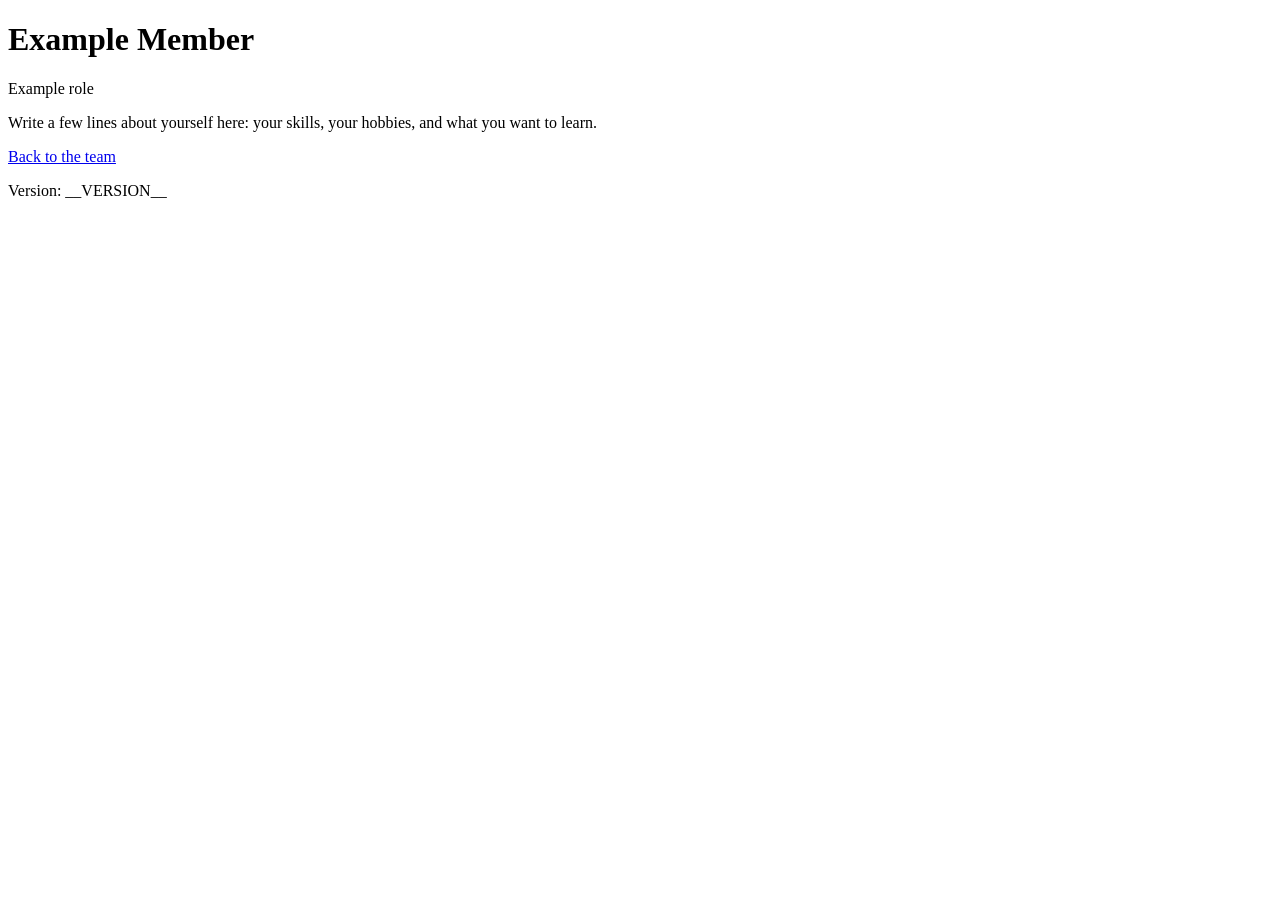
==== site/members/zahoor-page/index.html @ d57bab2c "Add Zahoor portfolio page" ====
<!DOCTYPE html>
<html lang="en">
<head>
  <meta charset="UTF-8">
  <title>Example Member</title>
  <link rel="stylesheet" href="../style.css">
</head>
<body>
  <header>
    <h1>Example Member</h1>
    <p>Example role</p>
  </header>
  <main>
    <p>Write a few lines about yourself here: your skills, your hobbies, and what you want to learn.</p>
    <p><a href="../index.html">Back to the team</a></p>
  </main>
  <footer>
    <p>Version: __VERSION__</p>
  </footer>
</body>
</html>
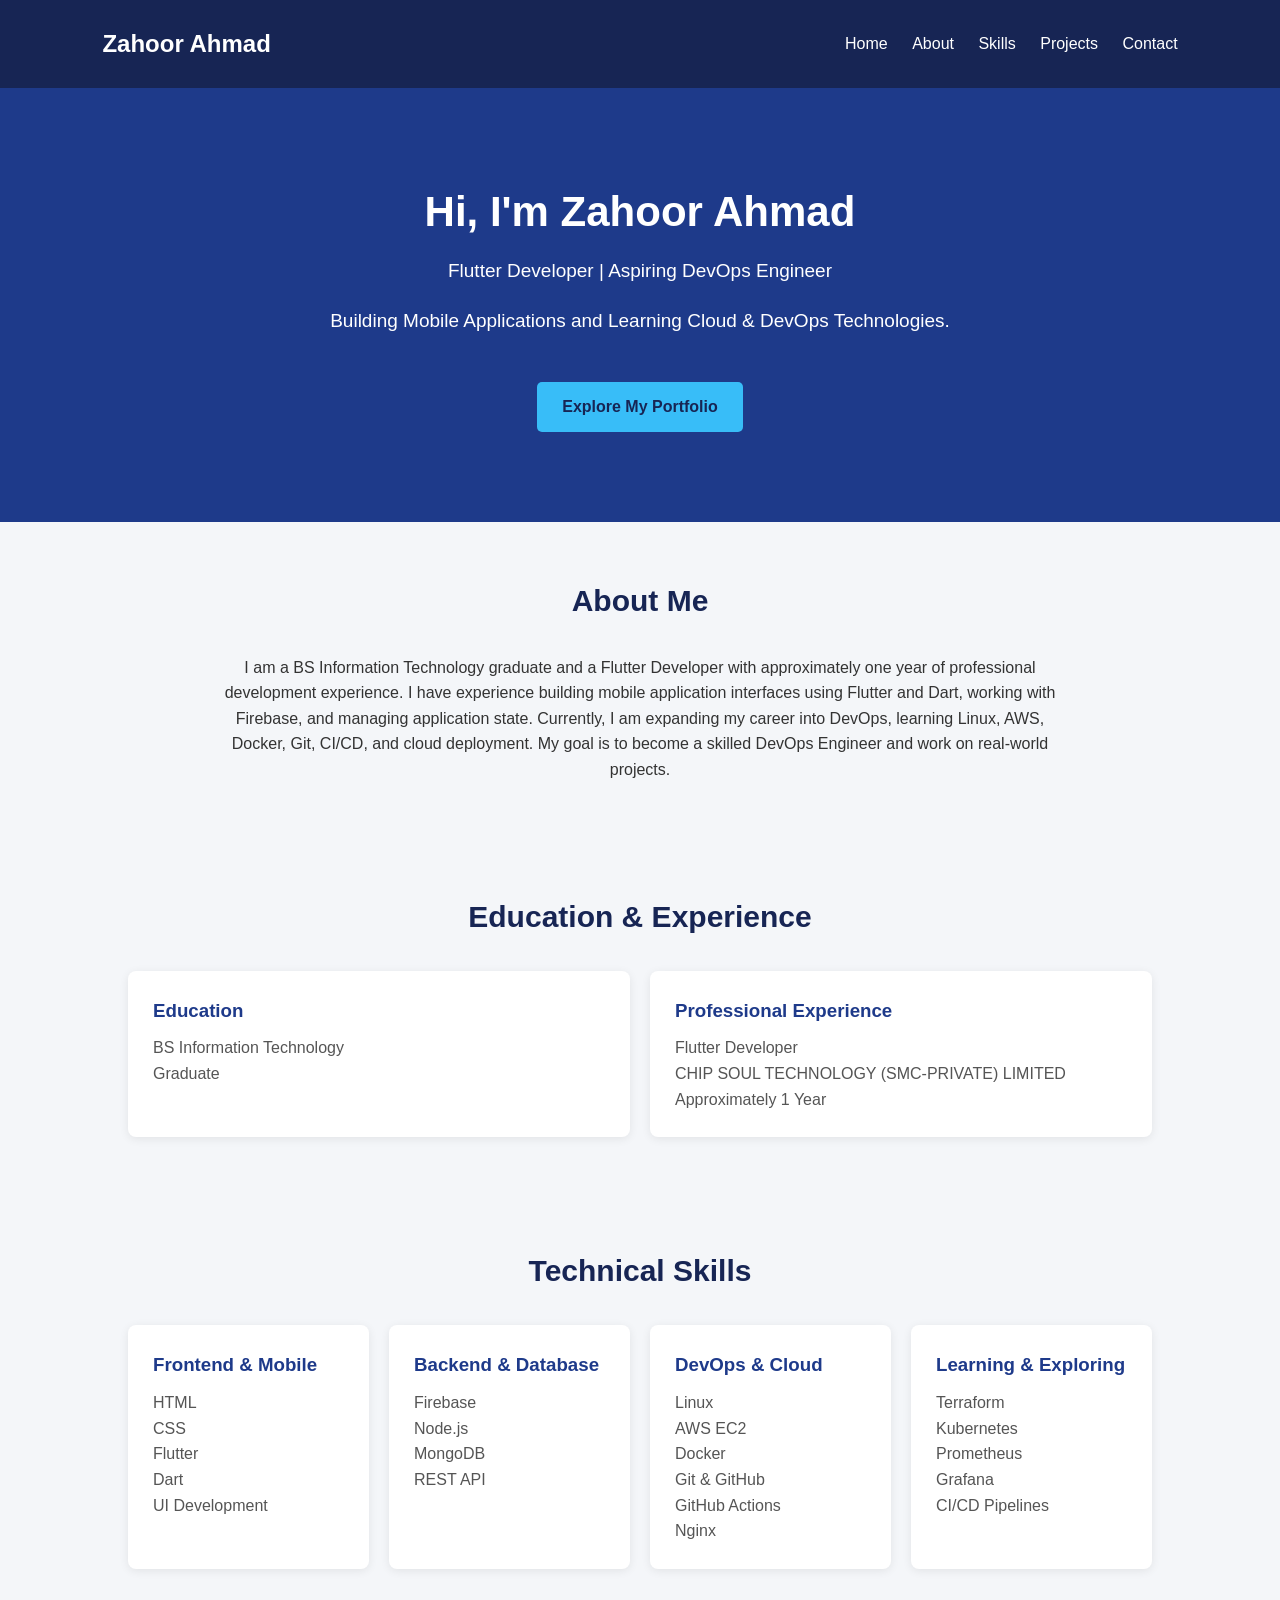
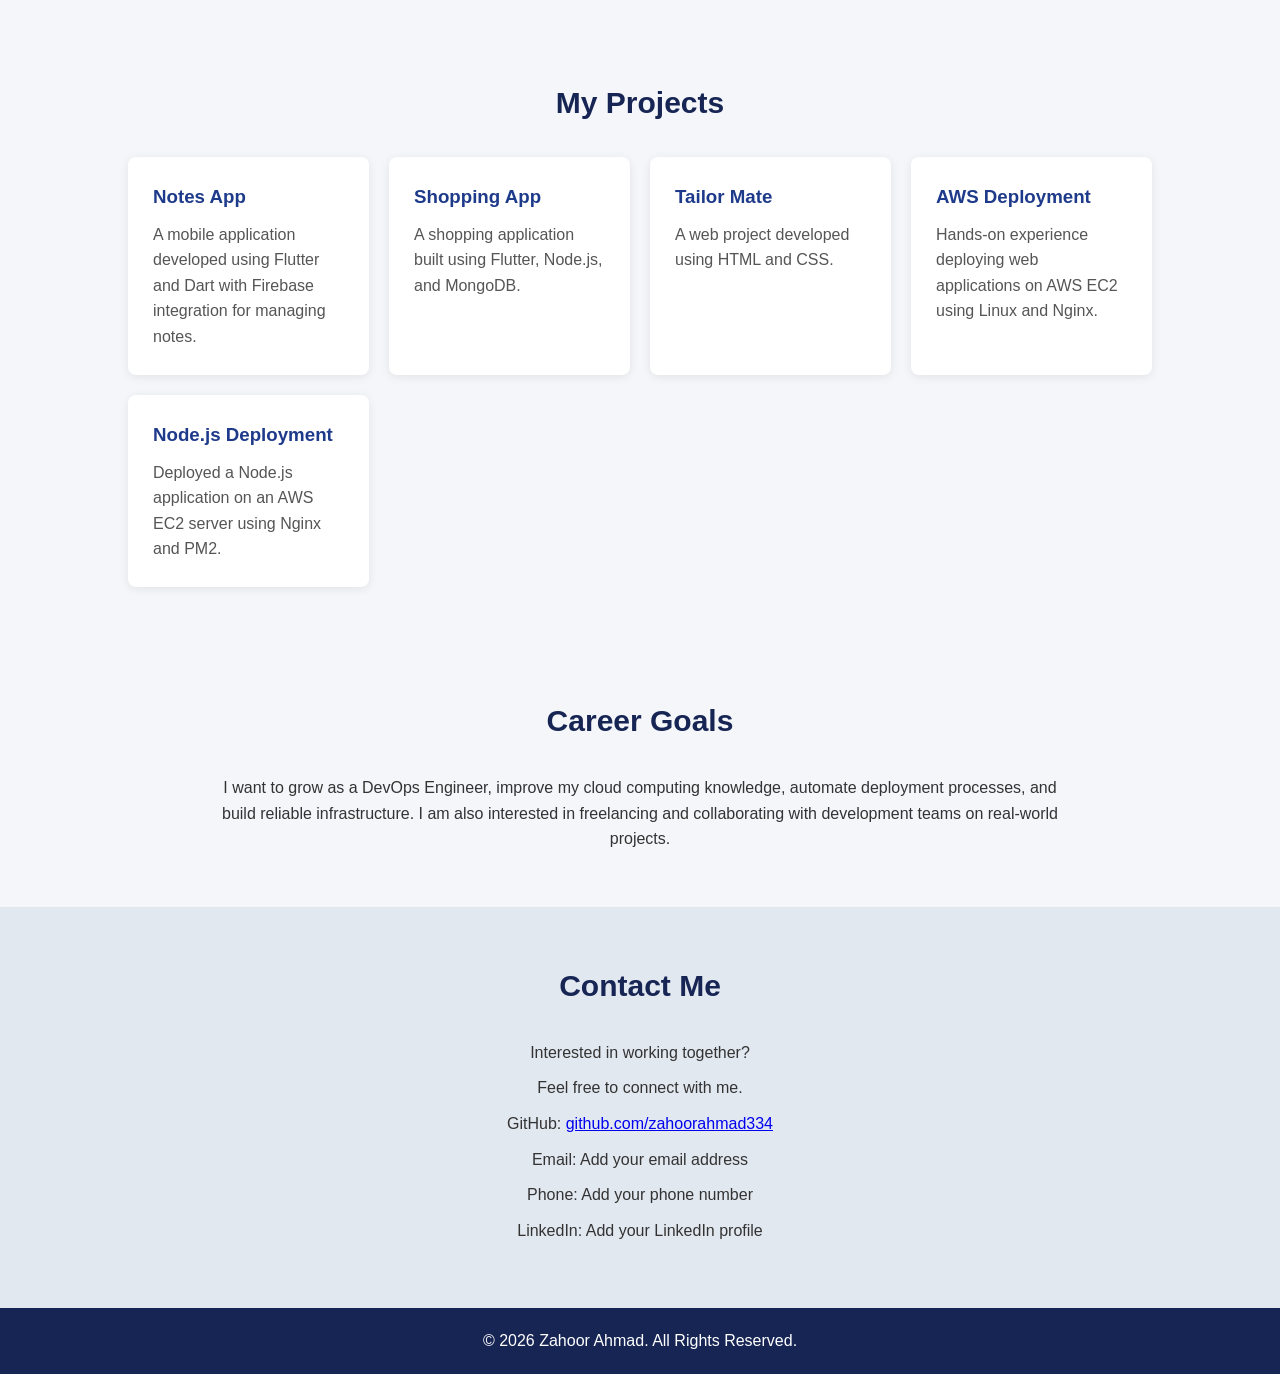
==== commit 3bc0241e: "updated" ====
--- a/site/members/zahoor-page/index.html
+++ b/site/members/zahoor-page/index.html
@@ -1,21 +1,366 @@
+
 <!DOCTYPE html>
 <html lang="en">
 <head>
-  <meta charset="UTF-8">
-  <title>Example Member</title>
-  <link rel="stylesheet" href="../style.css">
+    <meta charset="UTF-8">
+    <meta name="viewport" content="width=device-width, initial-scale=1.0">
+    <title>Zahoor Ahmad | Portfolio</title>
+
+    <style>
+        * {
+            margin: 0;
+            padding: 0;
+            box-sizing: border-box;
+        }
+
+        body {
+            font-family: Arial, sans-serif;
+            background: #f4f6f9;
+            color: #333;
+            line-height: 1.6;
+        }
+
+        header {
+            background: #172554;
+            color: white;
+            padding: 25px 8%;
+            display: flex;
+            justify-content: space-between;
+            align-items: center;
+            flex-wrap: wrap;
+        }
+
+        header h2 {
+            font-size: 24px;
+        }
+
+        nav a {
+            color: white;
+            text-decoration: none;
+            margin-left: 20px;
+        }
+
+        nav a:hover {
+            color: #38bdf8;
+        }
+
+        .hero {
+            background: #1e3a8a;
+            color: white;
+            text-align: center;
+            padding: 90px 20px;
+        }
+
+        .hero h1 {
+            font-size: 42px;
+            margin-bottom: 10px;
+        }
+
+        .hero p {
+            font-size: 19px;
+            margin-bottom: 20px;
+        }
+
+        .btn {
+            display: inline-block;
+            background: #38bdf8;
+            color: #172554;
+            padding: 12px 25px;
+            text-decoration: none;
+            border-radius: 5px;
+            font-weight: bold;
+        }
+
+        section {
+            padding: 55px 10%;
+        }
+
+        section h2 {
+            text-align: center;
+            margin-bottom: 30px;
+            color: #172554;
+            font-size: 30px;
+        }
+
+        .about {
+            max-width: 850px;
+            margin: auto;
+            text-align: center;
+        }
+
+        .skills, .projects {
+            display: grid;
+            grid-template-columns: repeat(auto-fit, minmax(220px, 1fr));
+            gap: 20px;
+        }
+
+        .card {
+            background: white;
+            padding: 25px;
+            border-radius: 8px;
+            box-shadow: 0 2px 10px rgba(0,0,0,0.08);
+        }
+
+        .card h3 {
+            color: #1e3a8a;
+            margin-bottom: 10px;
+        }
+
+        .card p {
+            color: #555;
+        }
+
+        .experience {
+            max-width: 800px;
+            margin: auto;
+        }
+
+        .contact {
+            text-align: center;
+            background: #e2e8f0;
+        }
+
+        .contact p {
+            margin: 10px;
+        }
+
+        footer {
+            background: #172554;
+            color: white;
+            text-align: center;
+            padding: 20px;
+        }
+
+        @media (max-width: 600px) {
+            header {
+                justify-content: center;
+                gap: 15px;
+            }
+
+            nav a {
+                margin: 5px;
+                display: inline-block;
+            }
+
+            .hero h1 {
+                font-size: 30px;
+            }
+
+            section {
+                padding: 40px 6%;
+            }
+        }
+    </style>
 </head>
+
 <body>
-  <header>
-    <h1>Example Member</h1>
-    <p>Example role</p>
-  </header>
-  <main>
-    <p>Write a few lines about yourself here: your skills, your hobbies, and what you want to learn.</p>
-    <p><a href="../index.html">Back to the team</a></p>
-  </main>
-  <footer>
-    <p>Version: __VERSION__</p>
-  </footer>
+
+    <!-- Navigation -->
+    <header>
+        <h2>Zahoor Ahmad</h2>
+
+        <nav>
+            <a href="#home">Home</a>
+            <a href="#about">About</a>
+            <a href="#skills">Skills</a>
+            <a href="#projects">Projects</a>
+            <a href="#contact">Contact</a>
+        </nav>
+    </header>
+
+    <!-- Home Section -->
+    <div class="hero" id="home">
+        <h1>Hi, I'm Zahoor Ahmad</h1>
+
+        <p>Flutter Developer | Aspiring DevOps Engineer</p>
+
+        <p>
+            Building Mobile Applications and Learning Cloud & DevOps Technologies.
+        </p>
+
+        <br>
+
+        <a href="#about" class="btn">Explore My Portfolio</a>
+    </div>
+
+    <!-- About Section -->
+    <section id="about">
+        <h2>About Me</h2>
+
+        <div class="about">
+            <p>
+                I am a BS Information Technology graduate and a Flutter Developer
+                with approximately one year of professional development experience.
+
+                I have experience building mobile application interfaces using
+                Flutter and Dart, working with Firebase, and managing application
+                state.
+
+                Currently, I am expanding my career into DevOps, learning Linux,
+                AWS, Docker, Git, CI/CD, and cloud deployment.
+
+                My goal is to become a skilled DevOps Engineer and work on
+                real-world projects.
+            </p>
+        </div>
+    </section>
+
+    <!-- Education -->
+    <section>
+        <h2>Education & Experience</h2>
+
+        <div class="skills">
+
+            <div class="card">
+                <h3>Education</h3>
+                <p>BS Information Technology</p>
+                <p>Graduate</p>
+            </div>
+
+            <div class="card">
+                <h3>Professional Experience</h3>
+                <p>Flutter Developer</p>
+                <p>CHIP SOUL TECHNOLOGY (SMC-PRIVATE) LIMITED</p>
+                <p>Approximately 1 Year</p>
+            </div>
+
+        </div>
+    </section>
+
+    <!-- Skills -->
+    <section id="skills">
+        <h2>Technical Skills</h2>
+
+        <div class="skills">
+
+            <div class="card">
+                <h3>Frontend & Mobile</h3>
+                <p>HTML</p>
+                <p>CSS</p>
+                <p>Flutter</p>
+                <p>Dart</p>
+                <p>UI Development</p>
+            </div>
+
+            <div class="card">
+                <h3>Backend & Database</h3>
+                <p>Firebase</p>
+                <p>Node.js</p>
+                <p>MongoDB</p>
+                <p>REST API</p>
+            </div>
+
+            <div class="card">
+                <h3>DevOps & Cloud</h3>
+                <p>Linux</p>
+                <p>AWS EC2</p>
+                <p>Docker</p>
+                <p>Git & GitHub</p>
+                <p>GitHub Actions</p>
+                <p>Nginx</p>
+            </div>
+
+            <div class="card">
+                <h3>Learning & Exploring</h3>
+                <p>Terraform</p>
+                <p>Kubernetes</p>
+                <p>Prometheus</p>
+                <p>Grafana</p>
+                <p>CI/CD Pipelines</p>
+            </div>
+
+        </div>
+    </section>
+
+    <!-- Projects -->
+    <section id="projects">
+        <h2>My Projects</h2>
+
+        <div class="projects">
+
+            <div class="card">
+                <h3>Notes App</h3>
+                <p>
+                    A mobile application developed using Flutter and Dart
+                    with Firebase integration for managing notes.
+                </p>
+            </div>
+
+            <div class="card">
+                <h3>Shopping App</h3>
+                <p>
+                    A shopping application built using Flutter,
+                    Node.js, and MongoDB.
+                </p>
+            </div>
+
+            <div class="card">
+                <h3>Tailor Mate</h3>
+                <p>
+                    A web project developed using HTML and CSS.
+                </p>
+            </div>
+
+            <div class="card">
+                <h3>AWS Deployment</h3>
+                <p>
+                    Hands-on experience deploying web applications
+                    on AWS EC2 using Linux and Nginx.
+                </p>
+            </div>
+
+            <div class="card">
+                <h3>Node.js Deployment</h3>
+                <p>
+                    Deployed a Node.js application on an AWS EC2
+                    server using Nginx and PM2.
+                </p>
+            </div>
+
+        </div>
+    </section>
+
+    <!-- Career Goals -->
+    <section>
+        <h2>Career Goals</h2>
+
+        <div class="about">
+            <p>
+                I want to grow as a DevOps Engineer, improve my cloud
+                computing knowledge, automate deployment processes,
+                and build reliable infrastructure.
+
+                I am also interested in freelancing and collaborating
+                with development teams on real-world projects.
+            </p>
+        </div>
+    </section>
+
+    <!-- Contact -->
+    <section class="contact" id="contact">
+        <h2>Contact Me</h2>
+
+        <p>Interested in working together?</p>
+        <p>Feel free to connect with me.</p>
+
+        <p>
+            GitHub:
+            <a href="https://github.com/zahoorahmad334"
+               target="_blank">
+                github.com/zahoorahmad334
+            </a>
+        </p>
+
+        <p>Email: Add your email address</p>
+        <p>Phone: Add your phone number</p>
+        <p>LinkedIn: Add your LinkedIn profile</p>
+
+    </section>
+
+    <!-- Footer -->
+    <footer>
+        <p>© 2026 Zahoor Ahmad. All Rights Reserved.</p>
+    </footer>
+
 </body>
 </html>
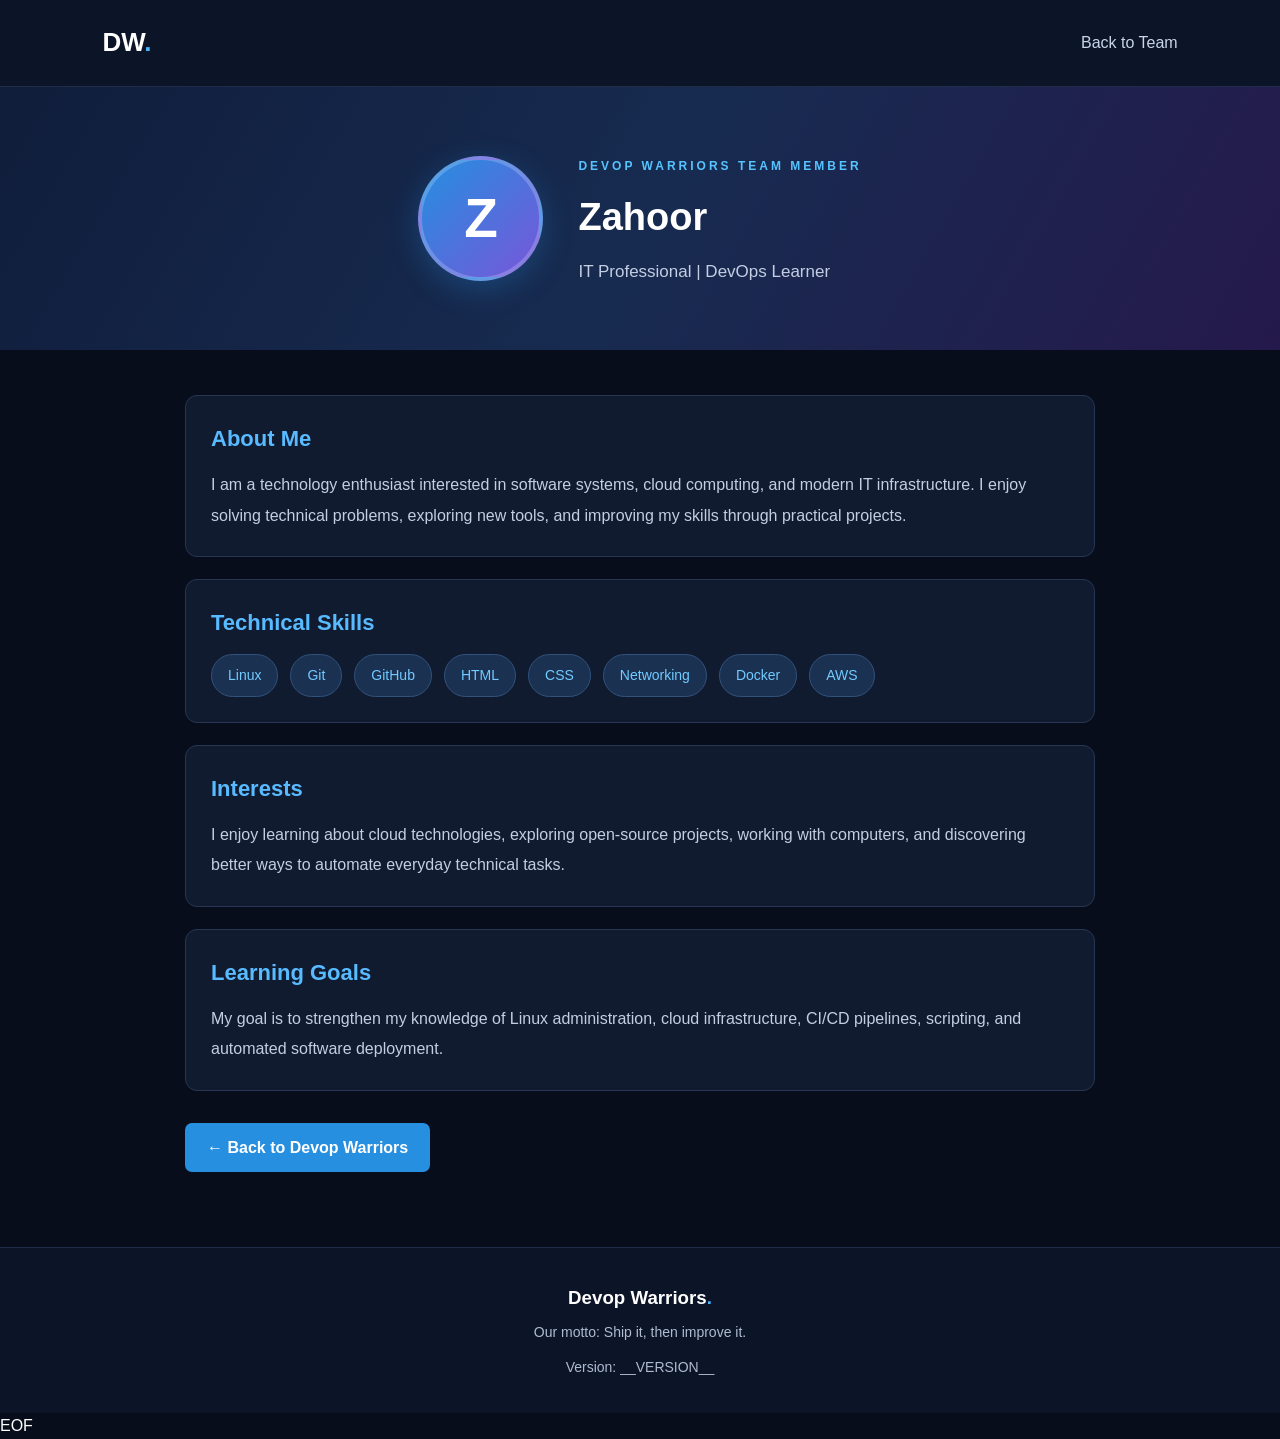
==== commit 99fc8327: "Update Zahoor and Safyan profile pages" ====
--- a/site/members/zahoor-page/index.html
+++ b/site/members/zahoor-page/index.html
@@ -1,366 +1,81 @@
-
 <!DOCTYPE html>
 <html lang="en">
 <head>
-    <meta charset="UTF-8">
-    <meta name="viewport" content="width=device-width, initial-scale=1.0">
-    <title>Zahoor Ahmad | Portfolio</title>
-
-    <style>
-        * {
-            margin: 0;
-            padding: 0;
-            box-sizing: border-box;
-        }
-
-        body {
-            font-family: Arial, sans-serif;
-            background: #f4f6f9;
-            color: #333;
-            line-height: 1.6;
-        }
-
-        header {
-            background: #172554;
-            color: white;
-            padding: 25px 8%;
-            display: flex;
-            justify-content: space-between;
-            align-items: center;
-            flex-wrap: wrap;
-        }
-
-        header h2 {
-            font-size: 24px;
-        }
-
-        nav a {
-            color: white;
-            text-decoration: none;
-            margin-left: 20px;
-        }
-
-        nav a:hover {
-            color: #38bdf8;
-        }
-
-        .hero {
-            background: #1e3a8a;
-            color: white;
-            text-align: center;
-            padding: 90px 20px;
-        }
-
-        .hero h1 {
-            font-size: 42px;
-            margin-bottom: 10px;
-        }
-
-        .hero p {
-            font-size: 19px;
-            margin-bottom: 20px;
-        }
-
-        .btn {
-            display: inline-block;
-            background: #38bdf8;
-            color: #172554;
-            padding: 12px 25px;
-            text-decoration: none;
-            border-radius: 5px;
-            font-weight: bold;
-        }
-
-        section {
-            padding: 55px 10%;
-        }
-
-        section h2 {
-            text-align: center;
-            margin-bottom: 30px;
-            color: #172554;
-            font-size: 30px;
-        }
-
-        .about {
-            max-width: 850px;
-            margin: auto;
-            text-align: center;
-        }
-
-        .skills, .projects {
-            display: grid;
-            grid-template-columns: repeat(auto-fit, minmax(220px, 1fr));
-            gap: 20px;
-        }
-
-        .card {
-            background: white;
-            padding: 25px;
-            border-radius: 8px;
-            box-shadow: 0 2px 10px rgba(0,0,0,0.08);
-        }
-
-        .card h3 {
-            color: #1e3a8a;
-            margin-bottom: 10px;
-        }
-
-        .card p {
-            color: #555;
-        }
-
-        .experience {
-            max-width: 800px;
-            margin: auto;
-        }
-
-        .contact {
-            text-align: center;
-            background: #e2e8f0;
-        }
-
-        .contact p {
-            margin: 10px;
-        }
-
-        footer {
-            background: #172554;
-            color: white;
-            text-align: center;
-            padding: 20px;
-        }
-
-        @media (max-width: 600px) {
-            header {
-                justify-content: center;
-                gap: 15px;
-            }
-
-            nav a {
-                margin: 5px;
-                display: inline-block;
-            }
-
-            .hero h1 {
-                font-size: 30px;
-            }
-
-            section {
-                padding: 40px 6%;
-            }
-        }
-    </style>
+  <meta charset="UTF-8">
+  <meta name="viewport" content="width=device-width, initial-scale=1.0">
+  <title>Zahoor | Devop Warriors</title>
+  <link rel="stylesheet" href="../../style.css">
 </head>
-
 <body>
 
-    <!-- Navigation -->
-    <header>
-        <h2>Zahoor Ahmad</h2>
+  <nav class="navbar">
+    <div class="logo">DW<span>.</span></div>
+    <a href="../../index.html" class="nav-link">Back to Team</a>
+  </nav>
 
-        <nav>
-            <a href="#home">Home</a>
-            <a href="#about">About</a>
-            <a href="#skills">Skills</a>
-            <a href="#projects">Projects</a>
-            <a href="#contact">Contact</a>
-        </nav>
-    </header>
+  <header class="profile-hero">
+    <div class="profile-avatar">Z</div>
+    <div>
+      <span class="tag">DEVOP WARRIORS TEAM MEMBER</span>
+      <h1>Zahoor</h1>
+      <p>IT Professional | DevOps Learner</p>
+    </div>
+  </header>
 
-    <!-- Home Section -->
-    <div class="hero" id="home">
-        <h1>Hi, I'm Zahoor Ahmad</h1>
+  <main class="profile-container">
 
-        <p>Flutter Developer | Aspiring DevOps Engineer</p>
-
-        <p>
-            Building Mobile Applications and Learning Cloud & DevOps Technologies.
-        </p>
-
-        <br>
-
-        <a href="#about" class="btn">Explore My Portfolio</a>
-    </div>
-
-    <!-- About Section -->
-    <section id="about">
-        <h2>About Me</h2>
-
-        <div class="about">
-            <p>
-                I am a BS Information Technology graduate and a Flutter Developer
-                with approximately one year of professional development experience.
-
-                I have experience building mobile application interfaces using
-                Flutter and Dart, working with Firebase, and managing application
-                state.
-
-                Currently, I am expanding my career into DevOps, learning Linux,
-                AWS, Docker, Git, CI/CD, and cloud deployment.
-
-                My goal is to become a skilled DevOps Engineer and work on
-                real-world projects.
-            </p>
-        </div>
+    <section class="profile-box">
+      <h2>About Me</h2>
+      <p>
+        I am a technology enthusiast interested in software systems,
+        cloud computing, and modern IT infrastructure. I enjoy solving
+        technical problems, exploring new tools, and improving my skills
+        through practical projects.
+      </p>
     </section>
 
-    <!-- Education -->
-    <section>
-        <h2>Education & Experience</h2>
-
-        <div class="skills">
-
-            <div class="card">
-                <h3>Education</h3>
-                <p>BS Information Technology</p>
-                <p>Graduate</p>
-            </div>
-
-            <div class="card">
-                <h3>Professional Experience</h3>
-                <p>Flutter Developer</p>
-                <p>CHIP SOUL TECHNOLOGY (SMC-PRIVATE) LIMITED</p>
-                <p>Approximately 1 Year</p>
-            </div>
-
-        </div>
+    <section class="profile-box">
+      <h2>Technical Skills</h2>
+      <div class="skill-list">
+        <span>Linux</span>
+        <span>Git</span>
+        <span>GitHub</span>
+        <span>HTML</span>
+        <span>CSS</span>
+        <span>Networking</span>
+        <span>Docker</span>
+        <span>AWS</span>
+      </div>
     </section>
 
-    <!-- Skills -->
-    <section id="skills">
-        <h2>Technical Skills</h2>
-
-        <div class="skills">
-
-            <div class="card">
-                <h3>Frontend & Mobile</h3>
-                <p>HTML</p>
-                <p>CSS</p>
-                <p>Flutter</p>
-                <p>Dart</p>
-                <p>UI Development</p>
-            </div>
-
-            <div class="card">
-                <h3>Backend & Database</h3>
-                <p>Firebase</p>
-                <p>Node.js</p>
-                <p>MongoDB</p>
-                <p>REST API</p>
-            </div>
-
-            <div class="card">
-                <h3>DevOps & Cloud</h3>
-                <p>Linux</p>
-                <p>AWS EC2</p>
-                <p>Docker</p>
-                <p>Git & GitHub</p>
-                <p>GitHub Actions</p>
-                <p>Nginx</p>
-            </div>
-
-            <div class="card">
-                <h3>Learning & Exploring</h3>
-                <p>Terraform</p>
-                <p>Kubernetes</p>
-                <p>Prometheus</p>
-                <p>Grafana</p>
-                <p>CI/CD Pipelines</p>
-            </div>
-
-        </div>
+    <section class="profile-box">
+      <h2>Interests</h2>
+      <p>
+        I enjoy learning about cloud technologies, exploring open-source
+        projects, working with computers, and discovering better ways
+        to automate everyday technical tasks.
+      </p>
     </section>
 
-    <!-- Projects -->
-    <section id="projects">
-        <h2>My Projects</h2>
-
-        <div class="projects">
-
-            <div class="card">
-                <h3>Notes App</h3>
-                <p>
-                    A mobile application developed using Flutter and Dart
-                    with Firebase integration for managing notes.
-                </p>
-            </div>
-
-            <div class="card">
-                <h3>Shopping App</h3>
-                <p>
-                    A shopping application built using Flutter,
-                    Node.js, and MongoDB.
-                </p>
-            </div>
-
-            <div class="card">
-                <h3>Tailor Mate</h3>
-                <p>
-                    A web project developed using HTML and CSS.
-                </p>
-            </div>
-
-            <div class="card">
-                <h3>AWS Deployment</h3>
-                <p>
-                    Hands-on experience deploying web applications
-                    on AWS EC2 using Linux and Nginx.
-                </p>
-            </div>
-
-            <div class="card">
-                <h3>Node.js Deployment</h3>
-                <p>
-                    Deployed a Node.js application on an AWS EC2
-                    server using Nginx and PM2.
-                </p>
-            </div>
-
-        </div>
+    <section class="profile-box">
+      <h2>Learning Goals</h2>
+      <p>
+        My goal is to strengthen my knowledge of Linux administration,
+        cloud infrastructure, CI/CD pipelines, scripting, and
+        automated software deployment.
+      </p>
     </section>
 
-    <!-- Career Goals -->
-    <section>
-        <h2>Career Goals</h2>
+    <a href="../../index.html" class="back-button">← Back to Devop Warriors</a>
 
-        <div class="about">
-            <p>
-                I want to grow as a DevOps Engineer, improve my cloud
-                computing knowledge, automate deployment processes,
-                and build reliable infrastructure.
+  </main>
 
-                I am also interested in freelancing and collaborating
-                with development teams on real-world projects.
-            </p>
-        </div>
-    </section>
-
-    <!-- Contact -->
-    <section class="contact" id="contact">
-        <h2>Contact Me</h2>
-
-        <p>Interested in working together?</p>
-        <p>Feel free to connect with me.</p>
-
-        <p>
-            GitHub:
-            <a href="https://github.com/zahoorahmad334"
-               target="_blank">
-                github.com/zahoorahmad334
-            </a>
-        </p>
-
-        <p>Email: Add your email address</p>
-        <p>Phone: Add your phone number</p>
-        <p>LinkedIn: Add your LinkedIn profile</p>
-
-    </section>
-
-    <!-- Footer -->
-    <footer>
-        <p>© 2026 Zahoor Ahmad. All Rights Reserved.</p>
-    </footer>
+  <footer>
+    <h3>Devop Warriors<span>.</span></h3>
+    <p>Our motto: Ship it, then improve it.</p>
+    <p class="version">Version: __VERSION__</p>
+  </footer>
 
 </body>
 </html>
+EOF
--- a/site/style.css
+++ b/site/style.css
@@ -0,0 +1,334 @@
+
+* {
+  margin: 0;
+  padding: 0;
+  box-sizing: border-box;
+}
+
+html {
+  scroll-behavior: smooth;
+}
+
+body {
+  font-family: Arial, sans-serif;
+  background: #080d1b;
+  color: #ffffff;
+  line-height: 1.6;
+}
+
+.navbar {
+  display: flex;
+  justify-content: space-between;
+  align-items: center;
+  padding: 22px 8%;
+  background: #0c1428;
+  border-bottom: 1px solid #202c48;
+}
+
+.logo {
+  font-size: 26px;
+  font-weight: bold;
+  color: #ffffff;
+}
+
+.logo span,
+footer h3 span {
+  color: #48b6ff;
+}
+
+.nav-link {
+  color: #c9d5e9;
+  text-decoration: none;
+}
+
+.nav-link:hover {
+  color: #48b6ff;
+}
+
+.hero {
+  min-height: 430px;
+  padding: 90px 8%;
+  display: flex;
+  align-items: center;
+  justify-content: space-between;
+  gap: 30px;
+  background: linear-gradient(120deg, #101d3b, #172b50, #25194c);
+  overflow: hidden;
+}
+
+.hero-content {
+  max-width: 650px;
+}
+
+.tag {
+  color: #55c4ff;
+  font-size: 12px;
+  font-weight: bold;
+  letter-spacing: 3px;
+}
+
+.hero h1 {
+  font-size: clamp(36px, 6vw, 60px);
+  line-height: 1.15;
+  margin: 20px 0;
+}
+
+.hero h1 span,
+.section-heading h2 span {
+  color: #58baff;
+}
+
+.hero p {
+  max-width: 550px;
+  color: #c3cee2;
+  margin-bottom: 30px;
+}
+
+.hero-button {
+  display: inline-block;
+  padding: 13px 25px;
+  background: #278fe0;
+  color: white;
+  border-radius: 7px;
+  text-decoration: none;
+  font-weight: bold;
+  transition: 0.3s;
+}
+
+.hero-button:hover {
+  background: #176fbd;
+  transform: translateY(-3px);
+}
+
+.hero-decoration {
+  font-size: clamp(70px, 12vw, 150px);
+  font-weight: bold;
+  color: rgba(88, 186, 255, 0.16);
+}
+
+.team-section {
+  padding: 85px 8%;
+  text-align: center;
+}
+
+.section-heading h2 {
+  font-size: 38px;
+  margin: 12px 0;
+}
+
+.section-heading p {
+  color: #9eabc3;
+  margin-bottom: 45px;
+}
+
+.cards {
+  display: grid;
+  grid-template-columns: repeat(auto-fit, minmax(220px, 1fr));
+  gap: 24px;
+}
+
+.card {
+  padding: 32px 20px;
+  background: #111b30;
+  border: 1px solid #263653;
+  border-radius: 14px;
+  text-decoration: none;
+  color: white;
+  transition: 0.3s;
+}
+
+.card:hover {
+  transform: translateY(-8px);
+  border-color: #48b6ff;
+  box-shadow: 0 12px 30px rgba(35, 135, 220, 0.16);
+}
+
+.avatar {
+  width: 75px;
+  height: 75px;
+  display: flex;
+  align-items: center;
+  justify-content: center;
+  margin: 0 auto 20px;
+  border-radius: 50%;
+  background: linear-gradient(135deg, #248fe0, #7856d9);
+  font-size: 30px;
+  font-weight: bold;
+}
+
+.card h3 {
+  font-size: 19px;
+  margin-bottom: 8px;
+}
+
+.card p {
+  color: #aebbd1;
+  font-size: 14px;
+  min-height: 45px;
+}
+
+.card-link {
+  display: inline-block;
+  margin-top: 18px;
+  color: #58baff;
+  font-size: 14px;
+  font-weight: bold;
+}
+
+footer {
+  padding: 35px 20px;
+  text-align: center;
+  background: #0c1428;
+  border-top: 1px solid #202c48;
+}
+
+footer h3 {
+  margin-bottom: 8px;
+}
+
+footer p {
+  color: #aebbd1;
+  font-size: 14px;
+}
+
+footer .version {
+  margin-top: 12px;
+}
+
+footer .copyright {
+  margin-top: 15px;
+  font-size: 12px;
+}
+
+@media (max-width: 600px) {
+  .hero {
+    padding: 65px 7%;
+  }
+
+  .hero-decoration {
+    display: none;
+  }
+
+  .team-section {
+    padding: 60px 7%;
+  }
+}
+
+
+/* Individual Team Member Profile */
+
+.profile-hero {
+  display: flex;
+  align-items: center;
+  justify-content: center;
+  gap: 35px;
+  padding: 65px 8%;
+  background: linear-gradient(120deg, #101d3b, #172b50, #25194c);
+}
+
+.profile-avatar {
+  width: 125px;
+  height: 125px;
+  min-width: 125px;
+  display: flex;
+  align-items: center;
+  justify-content: center;
+  border-radius: 50%;
+  background: linear-gradient(135deg, #248fe0, #7856d9);
+  border: 4px solid rgba(255,255,255,0.2);
+  font-size: 55px;
+  font-weight: bold;
+  box-shadow: 0 8px 30px rgba(35,135,220,0.3);
+}
+
+.profile-hero h1 {
+  font-size: 38px;
+  margin: 10px 0;
+}
+
+.profile-hero p {
+  color: #c3cee2;
+  font-size: 17px;
+}
+
+.profile-container {
+  max-width: 950px;
+  margin: 45px auto;
+  padding: 0 20px;
+}
+
+.profile-box {
+  background: #111b30;
+  border: 1px solid #263653;
+  border-radius: 12px;
+  padding: 25px;
+  margin-bottom: 22px;
+  transition: 0.3s;
+}
+
+.profile-box:hover {
+  border-color: #48b6ff;
+  transform: translateY(-3px);
+}
+
+.profile-box h2 {
+  color: #58baff;
+  margin-bottom: 14px;
+  font-size: 22px;
+}
+
+.profile-box p {
+  color: #c3cee2;
+  line-height: 1.9;
+}
+
+.skill-list {
+  display: flex;
+  flex-wrap: wrap;
+  gap: 12px;
+}
+
+.skill-list span {
+  padding: 9px 16px;
+  background: #1b3152;
+  color: #72caff;
+  border: 1px solid #31527b;
+  border-radius: 25px;
+  font-size: 14px;
+}
+
+.back-button {
+  display: inline-block;
+  padding: 12px 22px;
+  margin: 10px 0 30px;
+  background: #278fe0;
+  color: white;
+  text-decoration: none;
+  border-radius: 7px;
+  font-weight: bold;
+  transition: 0.3s;
+}
+
+.back-button:hover {
+  background: #176fbd;
+}
+
+@media (max-width: 600px) {
+  .profile-hero {
+    flex-direction: column;
+    text-align: center;
+    padding: 45px 20px;
+  }
+
+  .profile-hero h1 {
+    font-size: 28px;
+  }
+
+  .profile-container {
+    margin-top: 25px;
+  }
+
+  .profile-box {
+    padding: 20px;
+  }
+}
